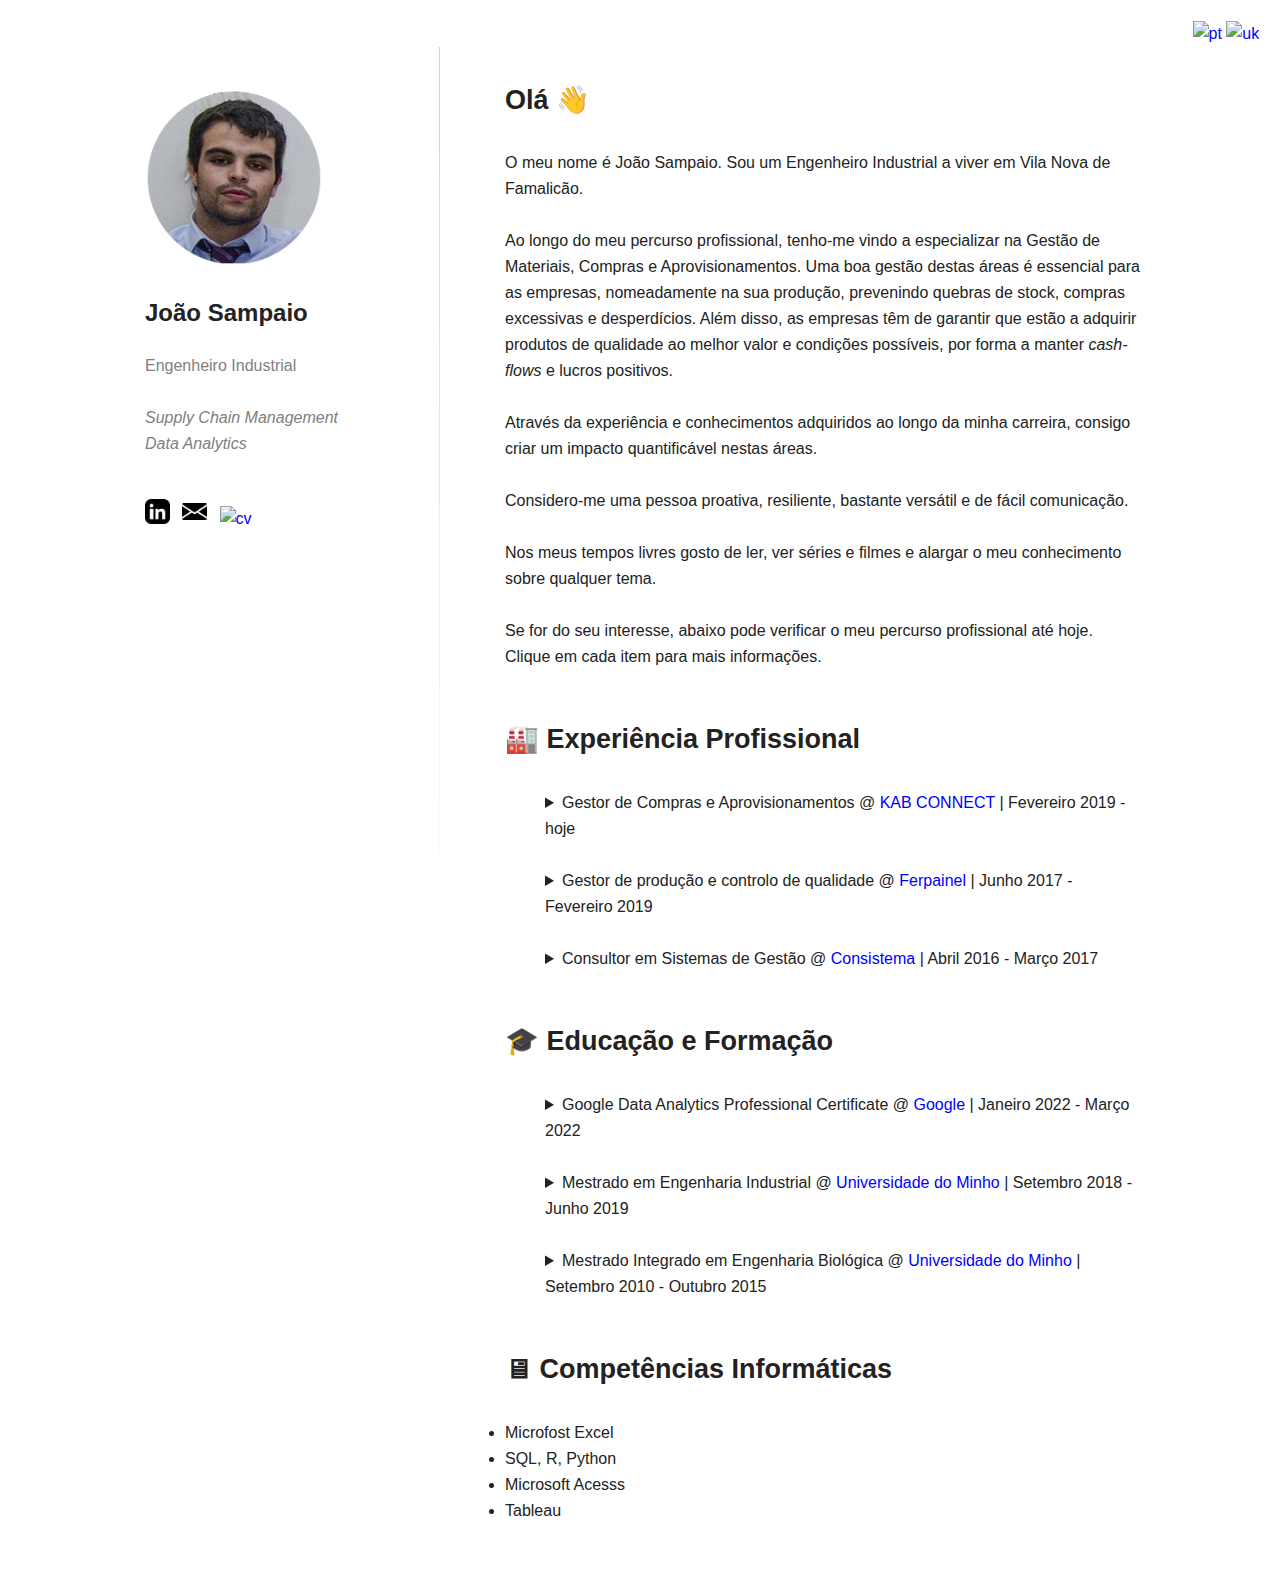
==== index.html @ f5f8e80a "Add files via upload" ====
<!DOCTYPE html>
<html lang="pt">
  <head>
    <meta charset="UTF-8" />
    <meta name="viewport" content="width=device-width, initial-scale=1.0" />
    <title>João Sampaio</title>
    <link rel="stylesheet" href="/style.css" />
    <link rel="shortcut icon" href="/images/perfil.png" type="image/x-icon" />
  </head>
  <body>
    <div class=language>
      <a href="index.html"><img class="flag_icon" src="./images/pt.png" alt="pt"></a>
      <a href="en.html"><img class="flag_icon" src="./images/uk.png" alt="uk"></a>
    </div>
    <div class="container">
      <div class="sidebar">
        <img class="perfil" src="/images/perfil.png" alt="perfil" />
        <p class="nome">João Sampaio</p>
        <p class="profissao">Engenheiro Industrial
          <br>
          <br><i>Supply Chain Management</i>  <br><i>Data Analytics</i>
        </p>
        <nav class="navebar">
        </nav>
        <div class="social">
          <a href="https://www.linkedin.com/in/jcsampaio/" target="_ blank">
            <img class="social_icon" src="./images/linkedin.png" alt="linkedin"
          /></a>
          <a href="mailto:joao@joaosampaio.me">
            <img class="social_icon" src="./images/enviar.png" alt="email"></a>
          <a href="https://drive.google.com/file/d/19eIwQiVPHcLcyiw40yPR4-O8HjLFyJ6g/view?usp=sharing" target="_ blank"> 
            <img class="social_icon" src="./images/cv.png" alt="cv">
          </a>
        </div>
      </div>
      <div class="main">
        <div class="About_me" id="About_me">
          <!--<h1 class="About_me_h1">🙋‍♂️  Sobre mim</h1>-->
          <h1 class="About_me_h1">Olá 👋</h1>
            <div class="About_me_details">
                <p>O meu nome é João Sampaio. Sou um Engenheiro Industrial a viver em Vila Nova de Famalicão.</p>
                <p>Ao longo do meu percurso profissional, tenho-me vindo a especializar na Gestão de Materiais, Compras e Aprovisionamentos. Uma boa gestão destas áreas é essencial para as empresas, nomeadamente na sua produção, prevenindo quebras de stock, compras excessivas e desperdícios. Além disso, as empresas têm de garantir que estão a adquirir produtos de qualidade ao melhor valor e condições possíveis, por forma a manter <i>cash-flows</i> e lucros positivos. </p>
                <p>Através da experiência e conhecimentos adquiridos ao longo da minha carreira, consigo criar um impacto quantificável nestas áreas.</p>
                <p>Considero-me uma pessoa proativa, resiliente, bastante versátil e de fácil comunicação.</p>
                <p>Nos meus tempos livres gosto de ler, ver séries e filmes e alargar o meu conhecimento sobre qualquer tema.</p>
                <p>Se for do seu interesse, abaixo pode verificar o meu percurso profissional até hoje. Clique em cada item para mais informações.</p>
          </div>
          </p>
        </div>
        <div class="blocks">
          <div>
          <h1>🏭  Experiência Profissional</h1>
            <ul>
                <details>
                  <summary>  Gestor de Compras e Aprovisionamentos @ <a
                    href="https://www.kabconnect.com/"
                    target="_ blank"
                    >KAB CONNECT</a>
                    | Fevereiro 2019 - hoje
                  </summary>
                  <ul>
                    <li>Gestão de materiais</li>
                    <li>Desenvolvimento de ferramentas MRP</li>
                    <li>Gestão e Negociação com fornecedores</li>
                    <li>Prospecção de novos fornecedores e matéria-prima</li>
                    <li>Organização de inventários</li>
                    <li>Planeamento de Produção</li>
                    <li>Comunicação e Negociação com clientes</li>
                  </ul>
              </details>

              <details>
                <summary> Gestor de produção e controlo de qualidade @ <a
                  href="http://www.ferpainel.pt/"
                  target="_ blank"
                  >Ferpainel</a
                >
                | Junho 2017 - Fevereiro 2019
                </summary>
                <ul>
                  <li>Responsável pela aplicação da norma europeia EN 14509:2015, de certificação do produto</li>
                  <li>Planeamento e Controlo da Produção</li>
                  <li>Realização de ensaios mecânicos ao produto acabado</li>
                  <li>Gestão de reclamações de clientes</li>
                </ul>
            </details>
              <details>
                <summary>Consultor em Sistemas de Gestão @ <a
                  href="http://www.consistema.pt/site/"
                  target="_ blank"
                  >Consistema</a
                >
                | Abril 2016 - Março 2017
                </summary>
                <ul>
                  <li>Implementação, Manutenção e Melhoria de Sistemas  de Gestão</li>
                  <li>Realização de planos HACCP</li>
                  <li>Certificação de empresas para execução de serviços com gases fluorados</li>
                  <li>Plano de Gestão de Resíduos</li>
                  <li>Identificação de legislação aplicável a vários sectores de atividade</li>
                  <li>Avaliação da conformidade legal</li>
                </ul>
            </details>
          </ul>
            
          
        
        </div>
        <div class="blocks">
          <h1>🎓 Educação e Formação</h1>
          <ul>
                        <details>
                          <summary>Google Data Analytics Professional Certificate @ <a href="https://grow.google/certificates/data-analytics/" target="_ blank">Google</a>
                            | Janeiro 2022 - Março 2022
                          </summary>
                <ul>
                  <li>Share Data Through the Art of Visualization</li>
                  <li>Ask Questions to Make Data-Driven Decisions</li>
                  <li>Foundations: Data, Data, Everywhere</li>
                  <li>Data Analysis with R Programming</li>
                  <li>Analyze Data to Answer Questions</li>
                  <li>Prepare Data for Exploration</li>
                  <li>Process Data from Dirty to Clean</li>
                </ul>
                        </details>
            <details>
                <summary>Mestrado em Engenharia Industrial @ <a
                  href="https://www.uminho.pt/PT"
                  target="_ blank"
                  >Universidade do Minho</a
                >
                | Setembro 2018 - Junho 2019
                </summary>
                <ul>
                  <li>Gestão de Operações</li>
                  <li>Investigação Operacional</li>
                  <li>Gestão e Ferramentas da Qualidade</li>
                  <li>Gestão Integrada de Processos</li>
                  <li> <i>Supply Chain Management</i> </li>
                  <li> <i>Lean Manufacturing</i> </li>
                </ul>
            </details>
            <details>
                <summary>Mestrado Integrado em Engenharia Biológica @ <a
                  href="https://www.uminho.pt/PT"
                  target="_ blank"
                  >Universidade do Minho</a
                >
                | Setembro 2010 - Outubro 2015
                </summary>
                <ul>
                  <li>Gestão de Processos Industriais</li>
                  <li>Ferramentas da Qualidade e Resolução de Problemas</li>
                  <li>Sistemas de Gestão da Qualidade, Ambiental e Segurança Alimentar</li>
                  <li>Biotecnologia</li>
                  <li>Engenharia de Reação Química</li>
                  <li><i>Trainee</i> na <a href="https://www.wetsus.nl/" target="_black">Wetsus, European centre of excellence for sustainable water technology</a> , em Leeuwarden, Holanda (ao abrigo do programa Erasmus+)</li>
                </ul>
            </details>
          </ul>
        </div>
                          <h1>🖥 Competências Informáticas</h1>
<li>Microfost Excel</li>
<li>SQL, R, Python</li>
<li>Microsoft Acesss</li>
<li>Tableau</li>
      </div>
    </div>
  </body>
</html>
---- style.css ----
* {
  box-sizing: border-box;
  font-family: -apple-system, BlinkMacSystemFont, "Segoe UI", Roboto, Oxygen,
    Ubuntu, Cantarell, "Open Sans", "Helvetica Neue", sans-serif;
}

body {
  padding: 1%;
  line-height: 1.625rem;
  color: #222;
}

/* BARRA DE Linguagem */

.language {
  text-align: right;
}

.flag_icon {
  width: 1.4rem;
}

/* BARRA DE NAVEGAÇAO */

.sidebar {
  height: 100vh;
  margin: auto;
  width: fit-content;
  text-align: center;
}

.perfil {
  margin: auto;
  width: 70%;
  display: block;
}

.nome {
  font-weight: 600;
  font-size: 1.5rem;
  line-height: 1.82813rem;
}

.profissao {
  font-size: 1rem;
  color: grey;
  font-weight: 500;
  margin-bottom: 2.625rem;
  font-weight: 300;
}

.navebar {
  display: block;
}
.navebar_link {
  margin: 0.625rem 0rem;
  color: black;
  display: block;
  text-decoration: none;
}

.social {
  margin-top: 1.25rem;
}

.social a {
  display: inline;
  margin: 0.5rem;
  margin-left: 0rem;
}

.social_icon {
  width: 1.55rem;
}

.About_me_h1 {
  margin-top: 0;
}

/* FORMATAÇÕES GERAIS */

h1 {
  margin-top: 3.5rem;
  margin-bottom: 2.35625rem;
  font-size: 1.6875rem;
}

p {
  margin-bottom: 1.625rem;
  line-height: 1.625rem;
}

ul li {
  margin-top: 0.625rem;
  margin-bottom: 0.625rem;
  list-style-type: circle;
}

details {
  margin-bottom: 1.625rem;
}

a {
  text-decoration: none;
  color: blue;
}

.About_me_details_summary {
  list-style: none;
}

@media screen and (min-width: 648px) {
  .perfil {
    margin: auto;
    display: block;
  }

  .container {
    display: flex;
    max-width: 66.875rem;
    margin-left: auto;
    margin-right: auto;
  }
  .sidebar {
    flex: 0.8;
    margin-right: 1.875rem;
    text-align: left;
    padding: 2.5rem;

    /* border-right: 1px solid lightgrey; */
    border-width: 1px;
    border-style: solid;
    border-image: linear-gradient(to bottom, lightgrey, rgba(0, 0, 0, 0)) 1 100%;
    margin-top: 0;
    border-left: 0;
  }

  .perfil {
    display: inline;
  }

  .main {
    flex: 2;
    padding: 2.5rem 2.1875rem;
  }
}
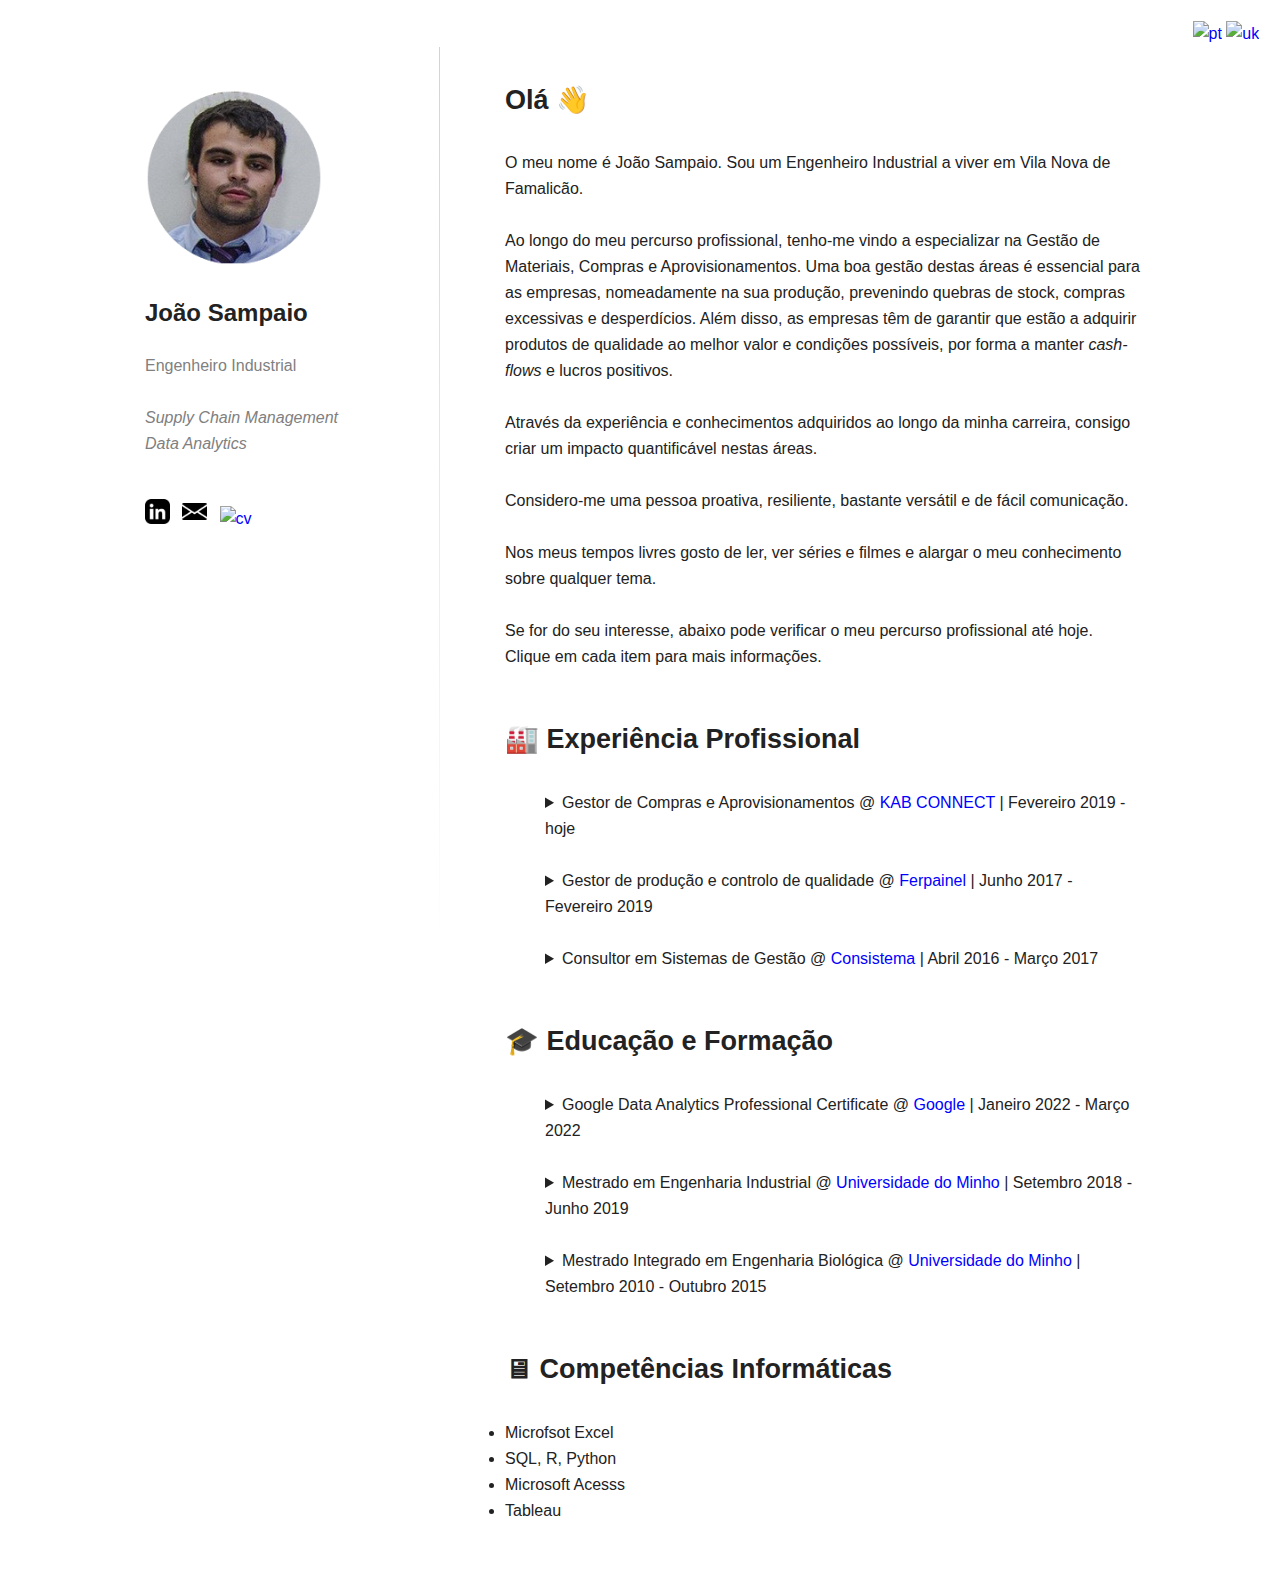
==== commit 8c71c745: "Update index.html" ====
--- a/index.html
+++ b/index.html
@@ -160,7 +160,7 @@
           </ul>
         </div>
                           <h1>🖥 Competências Informáticas</h1>
-<li>Microfost Excel</li>
+<li>Microfsot Excel</li>
 <li>SQL, R, Python</li>
 <li>Microsoft Acesss</li>
 <li>Tableau</li>
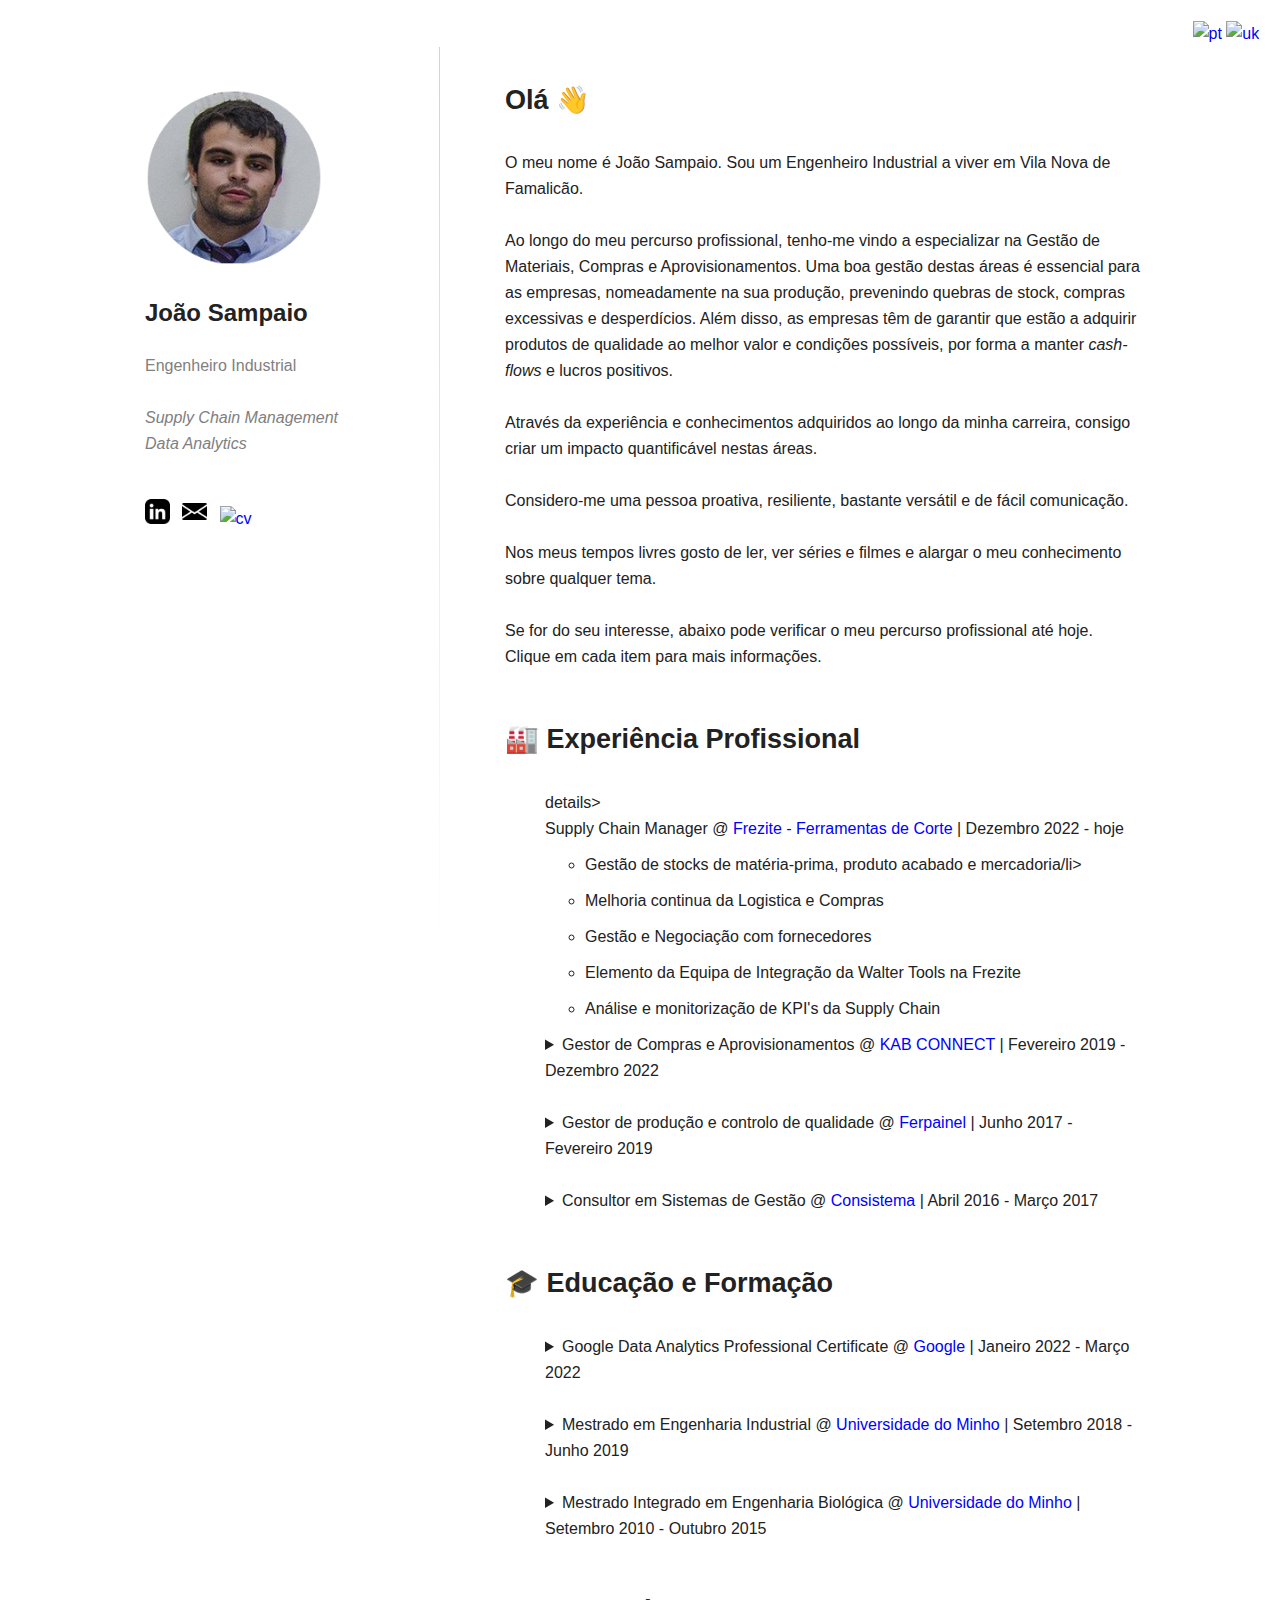
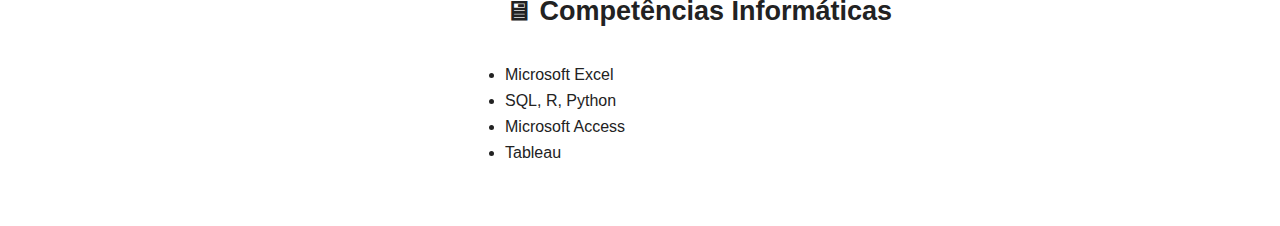
==== commit 9c36379f: "Update index.html" ====
--- a/index.html
+++ b/index.html
@@ -23,7 +23,7 @@
         <nav class="navebar">
         </nav>
         <div class="social">
-          <a href="https://www.linkedin.com/in/jcsampaio/" target="_ blank">
+          <a href="https://www.linkedin.com/in/joaosampz/" target="_ blank">
             <img class="social_icon" src="./images/linkedin.png" alt="linkedin"
           /></a>
           <a href="mailto:joao@joaosampaio.me">
@@ -51,12 +51,27 @@
           <div>
           <h1>🏭  Experiência Profissional</h1>
             <ul>
+              details>
+                  <summary>  Supply Chain Manager @ <a
+                    href="https://www.walter-tools.com/pt-pt/industry-solutions/lwm-startpage/lwm-fmt"
+                    target="_ blank"
+                    >Frezite - Ferramentas de Corte</a>
+                    | Dezembro 2022 - hoje
+                  </summary>
+                  <ul>
+                    <li>Gestão de stocks de matéria-prima, produto acabado e mercadoria/li>
+                    <li>Melhoria continua da Logistica e Compras</li>
+                    <li>Gestão e Negociação com fornecedores</li>
+                    <li>Elemento da Equipa de Integração da Walter Tools na Frezite</li>
+                    <li>Análise e monitorização de KPI's da Supply Chain</li>
+                  </ul>
+              </details>
                 <details>
                   <summary>  Gestor de Compras e Aprovisionamentos @ <a
                     href="https://www.kabconnect.com/"
                     target="_ blank"
                     >KAB CONNECT</a>
-                    | Fevereiro 2019 - hoje
+                    | Fevereiro 2019 - Dezembro 2022
                   </summary>
                   <ul>
                     <li>Gestão de materiais</li>
@@ -160,9 +175,9 @@
           </ul>
         </div>
                           <h1>🖥 Competências Informáticas</h1>
-<li>Microfsot Excel</li>
+<li>Microsoft Excel</li>
 <li>SQL, R, Python</li>
-<li>Microsoft Acesss</li>
+<li>Microsoft Access</li>
 <li>Tableau</li>
       </div>
     </div>
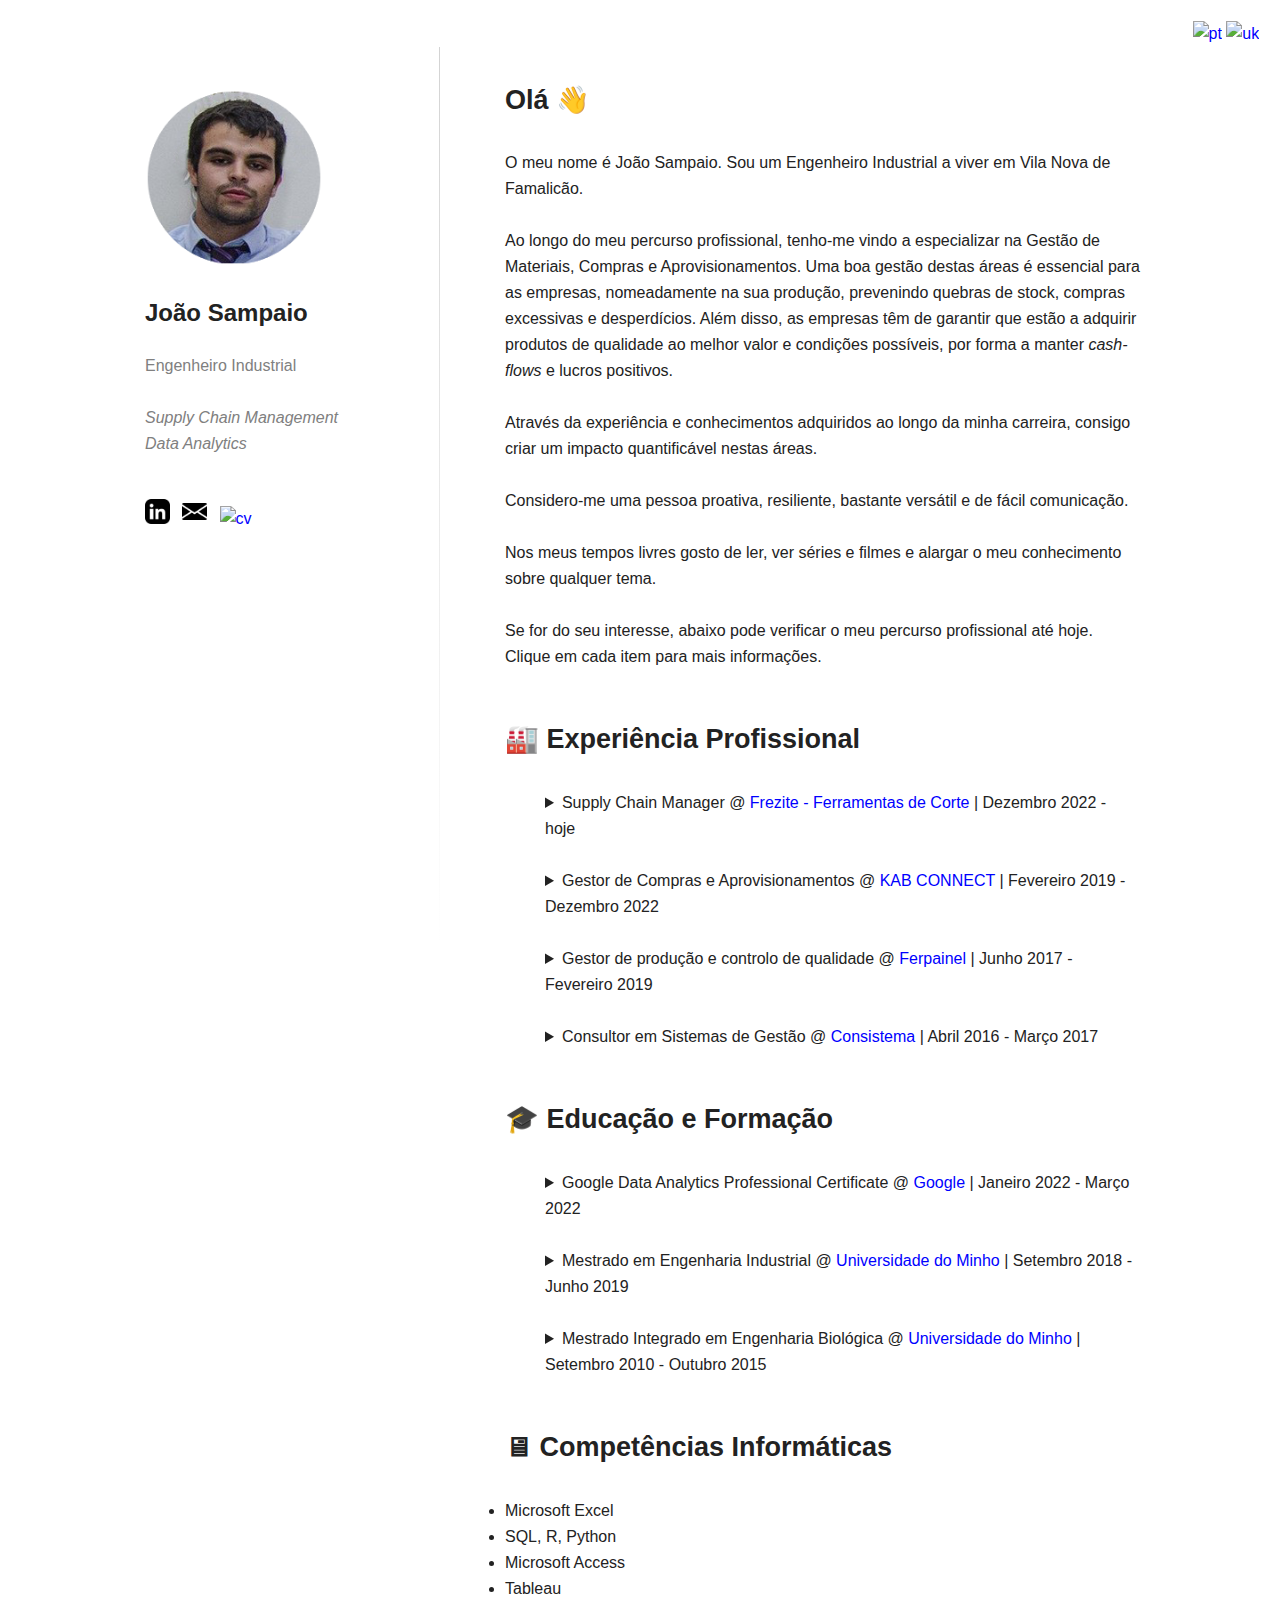
==== commit 707b445b: "Update index.html" ====
--- a/index.html
+++ b/index.html
@@ -51,7 +51,7 @@
           <div>
           <h1>🏭  Experiência Profissional</h1>
             <ul>
-              details>
+              <details>
                   <summary>  Supply Chain Manager @ <a
                     href="https://www.walter-tools.com/pt-pt/industry-solutions/lwm-startpage/lwm-fmt"
                     target="_ blank"
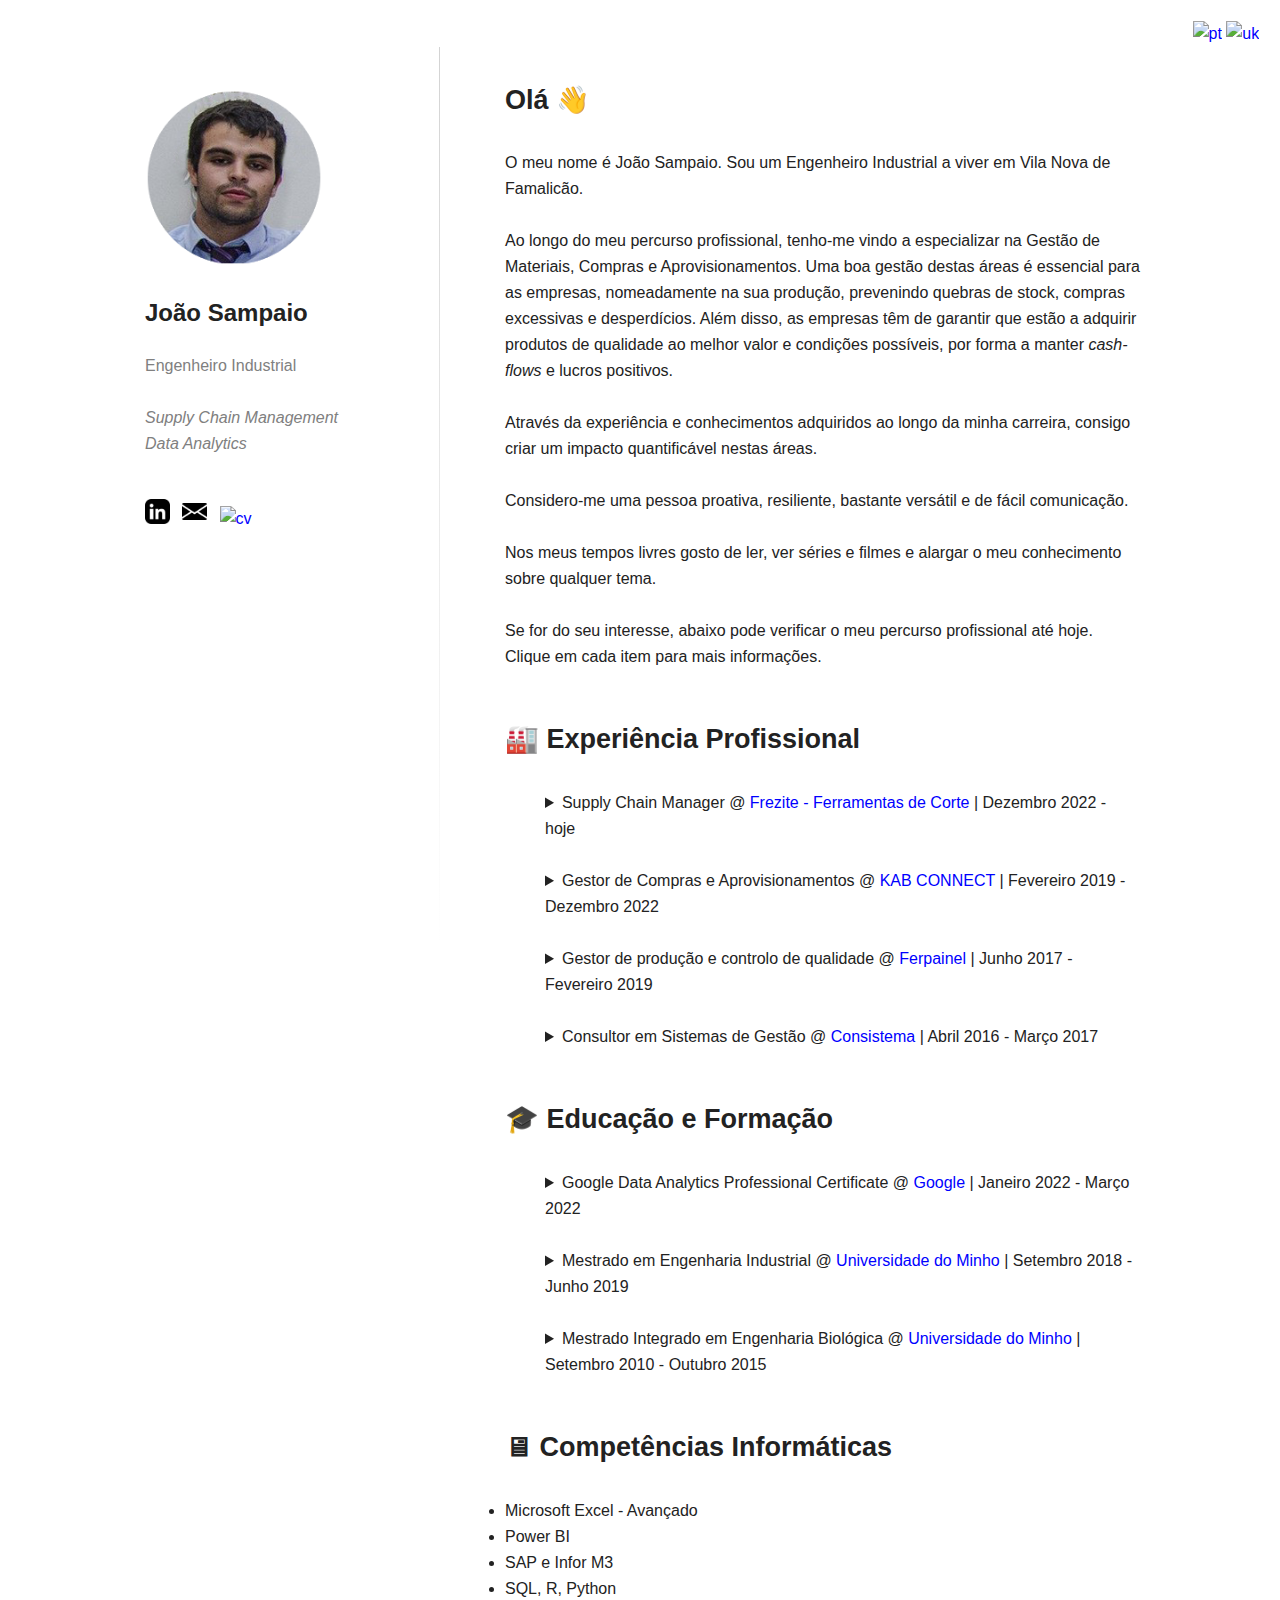
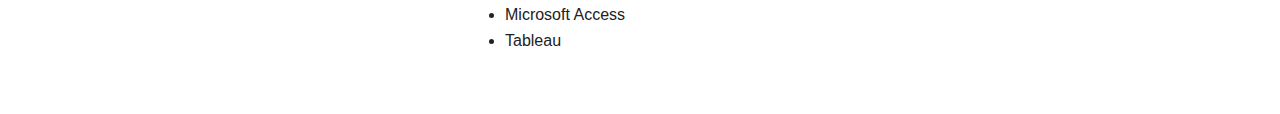
==== commit 0deb7753: "Update index.html" ====
--- a/index.html
+++ b/index.html
@@ -59,7 +59,7 @@
                     | Dezembro 2022 - hoje
                   </summary>
                   <ul>
-                    <li>Gestão de stocks de matéria-prima, produto acabado e mercadoria/li>
+                    <li>Gestão de stocks de matéria-prima, produto acabado e mercadoria<li>
                     <li>Melhoria continua da Logistica e Compras</li>
                     <li>Gestão e Negociação com fornecedores</li>
                     <li>Elemento da Equipa de Integração da Walter Tools na Frezite</li>
@@ -175,7 +175,9 @@
           </ul>
         </div>
                           <h1>🖥 Competências Informáticas</h1>
-<li>Microsoft Excel</li>
+<li>Microsoft Excel - Avançado</li>
+<li>Power BI</li>
+<li>SAP e Infor M3</li>
 <li>SQL, R, Python</li>
 <li>Microsoft Access</li>
 <li>Tableau</li>
